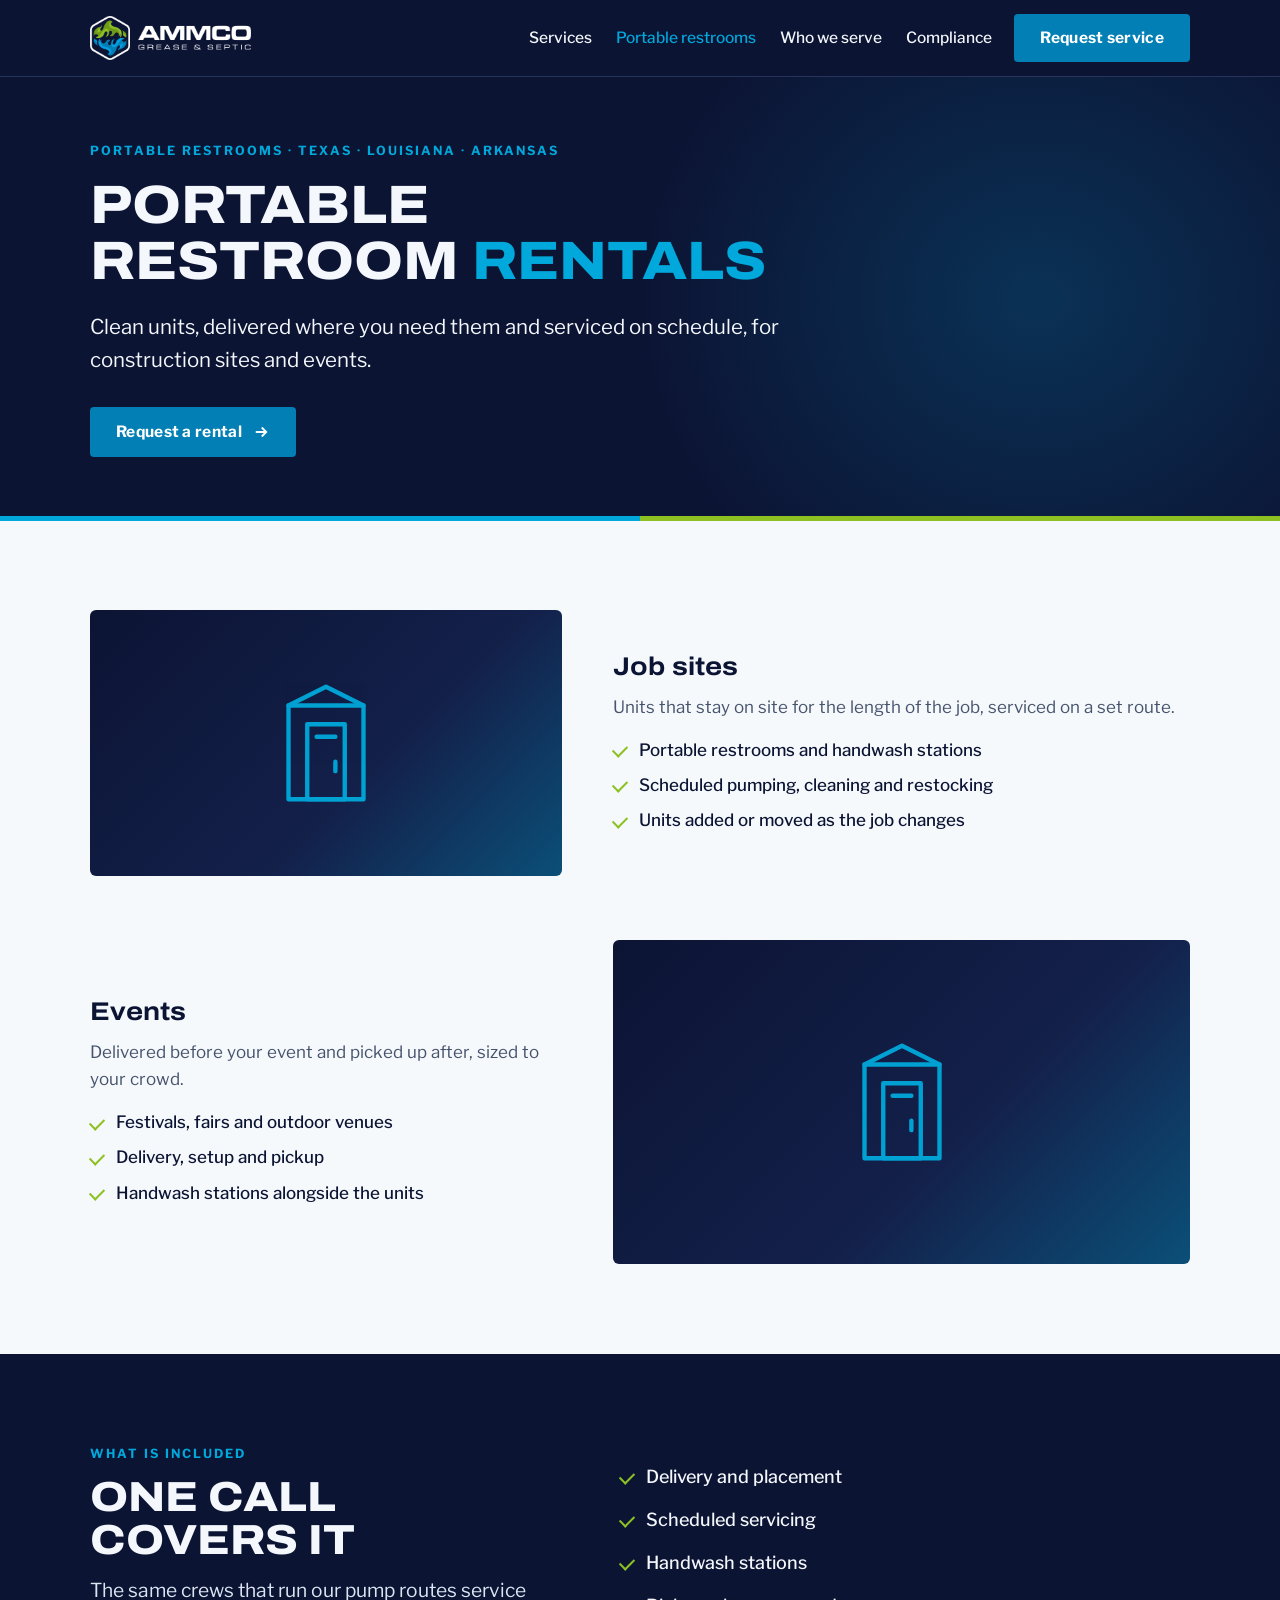
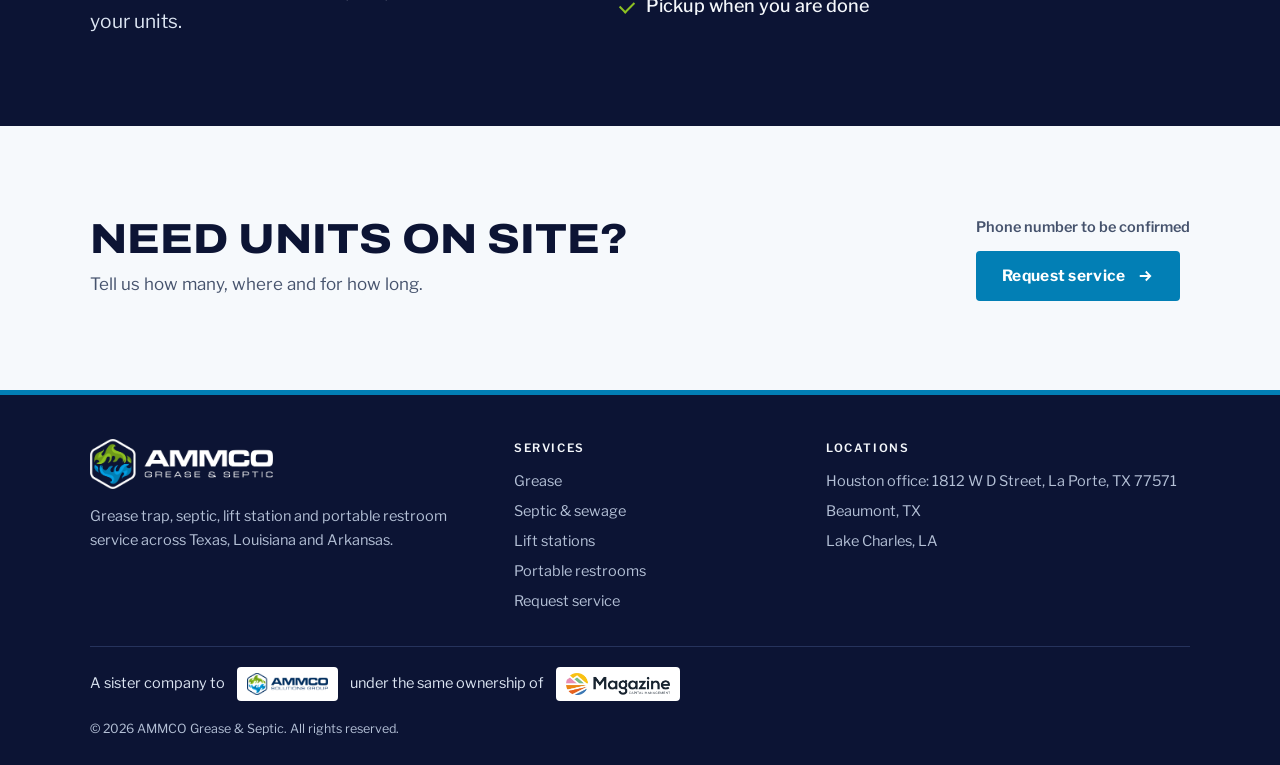
==== portable-restrooms.html @ 5e222436 "Apply review feedback: shorter homepage, request and restroom pages, three-state service area Co-Aut" ====
<!doctype html>
<html lang="en">
<head>
<meta charset="utf-8">
<meta name="viewport" content="width=device-width, initial-scale=1, viewport-fit=cover">
<title>Portable Restroom Rentals | AMMCO Grease &amp; Septic | Houston, Beaumont, Lake Charles</title>
<meta name="description" content="Portable restroom and handwash station rentals for construction sites and events from AMMCO Grease &amp; Septic, serving Texas, Louisiana and Arkansas.">
<link rel="icon" href="assets/img/favicon.png">
<link rel="preconnect" href="https://fonts.googleapis.com">
<link rel="stylesheet" href="https://fonts.googleapis.com/css2?family=Archivo:wdth,wght@112.5,600;112.5,700;112.5,800&family=Libre+Franklin:wght@400;500;600;700&display=swap">
<link rel="stylesheet" href="assets/site.css">
</head>
<body>

<header class="nav">
  <div class="wrap">
    <a class="brand" href="index.html" aria-label="AMMCO Grease and Septic, home"><img src="assets/img/logo-white.webp" alt="AMMCO Grease &amp; Septic" width="900" height="246"></a>
    <a class="nav-phone" data-phone hidden><svg viewBox="0 0 24 24" aria-hidden="true"><path d="M5 4h4l2 5-2.5 1.5a11 11 0 0 0 5 5L15 13l5 2v4a2 2 0 0 1-2 2A15 15 0 0 1 3 6a2 2 0 0 1 2-2z"/></svg><span data-phone-text></span></a>
    <button class="nav-toggle" id="navToggle" aria-expanded="false" aria-controls="navLinks">Menu</button>
    <ul class="nav-links" id="navLinks">
      <li><a href="index.html#services">Services</a></li>
      <li><a href="portable-restrooms.html" aria-current="page">Portable restrooms</a></li>
      <li><a href="index.html#who-we-serve">Who we serve</a></li>
      <li><a href="index.html#compliance">Compliance</a></li>
    </ul>
    <a class="btn btn-blue" href="request-service.html">Request service</a>
  </div>
</header>

<main id="top">
<section class="hero page-hero">
  <div class="wrap">
    <div class="hero-copy">
      <p class="eyebrow">Portable restrooms &middot; Texas &middot; Louisiana &middot; Arkansas</p>
      <h1>Portable restroom <em>rentals</em></h1>
      <p class="lede">Clean units, delivered where you need them and serviced on schedule, for construction sites and events.</p>
      <div class="hero-actions">
        <a class="btn btn-blue" href="request-service.html?service=restroom">Request a rental <svg viewBox="0 0 24 24" fill="none" stroke="currentColor" stroke-width="2.4" aria-hidden="true"><path d="M5 12h14M13 6l6 6-6 6"/></svg></a>
      </div>
    </div>
    <div class="hero-photo" data-photo="assets/img/restrooms-hero.jpg" data-alt="AMMCO portable restrooms on site"></div>
  </div>
</section>

<section class="band">
  <div class="wrap">
    <div class="rows">
      <article class="row" id="construction">
        <div class="media" data-photo="assets/img/restrooms-jobsite.jpg" data-alt="Job sites"><svg viewBox="0 0 48 48" aria-hidden="true"><path d="M12 12l12-6 12 6v30H12z"/><path d="M12 12h24M18 18h12v24H18zM27 30v3M21 22h6"/></svg></div>
        <div class="row-copy">
          <h3>Job sites</h3>
          <p>Units that stay on site for the length of the job, serviced on a set route.</p>
          <ul class="ticks"><li>Portable restrooms and handwash stations</li><li>Scheduled pumping, cleaning and restocking</li><li>Units added or moved as the job changes</li></ul>
          
        </div>
      </article>
      <article class="row" id="events">
        <div class="media" data-photo="assets/img/restrooms-event.jpg" data-alt="Events"><svg viewBox="0 0 48 48" aria-hidden="true"><path d="M12 12l12-6 12 6v30H12z"/><path d="M12 12h24M18 18h12v24H18zM27 30v3M21 22h6"/></svg></div>
        <div class="row-copy">
          <h3>Events</h3>
          <p>Delivered before your event and picked up after, sized to your crowd.</p>
          <ul class="ticks"><li>Festivals, fairs and outdoor venues</li><li>Delivery, setup and pickup</li><li>Handwash stations alongside the units</li></ul>
          
        </div>
      </article>
    </div>
  </div>
</section>

<section class="band band-ink">
  <div class="wrap comp">
    <div class="sec-head" style="margin-bottom:0">
      <p class="eyebrow">What is included</p>
      <h2>One call covers it</h2>
      <p class="lede">The same crews that run our pump routes service your units.</p>
    </div>
    <ul class="ticks">
      <li>Delivery and placement</li>
      <li>Scheduled servicing</li>
      <li>Handwash stations</li>
      <li>Pickup when you are done</li>
    </ul>
  </div>
</section>

<section class="band">
  <div class="wrap cta">
    <div class="cta-copy">
      <h2>Need units on site?</h2>
      <p>Tell us how many, where and for how long.</p>
    </div>
    <div class="cta-actions">
      <a class="cta-phone" data-phone hidden></a>
      <span class="pending" data-phone-pending>Phone number to be confirmed</span>
      <a class="btn btn-blue" href="request-service.html?service=restroom">Request service <svg viewBox="0 0 24 24" fill="none" stroke="currentColor" stroke-width="2.4" aria-hidden="true"><path d="M5 12h14M13 6l6 6-6 6"/></svg></a>
    </div>
  </div>
</section>
</main>

<footer class="foot">
  <div class="wrap">
    <div class="foot-grid">
      <div>
        <a class="brand" href="index.html" aria-label="AMMCO Grease and Septic, home" style="margin-bottom:16px"><img src="assets/img/logo-white.webp" alt="AMMCO Grease &amp; Septic" width="900" height="246"></a>
        <p style="max-width:38ch">Grease trap, septic, lift station and portable restroom service across Texas, Louisiana and Arkansas.</p>
        <a class="foot-phone" data-phone hidden></a>
      </div>
      <div>
        <h4>Services</h4>
        <ul>
          <li><a href="index.html#grease">Grease</a></li>
          <li><a href="index.html#septic">Septic &amp; sewage</a></li>
          <li><a href="index.html#lift-stations">Lift stations</a></li>
          <li><a href="portable-restrooms.html">Portable restrooms</a></li>
          <li><a href="request-service.html">Request service</a></li>
        </ul>
      </div>
      <div>
        <h4>Locations</h4>
        <ul>
          <li>Houston office: 1812 W D Street, La Porte, TX 77571</li>
          <li>Beaumont, TX</li>
          <li>Lake Charles, LA</li>
        </ul>
      </div>
    </div>
    <p class="family">
      <span>A sister company to</span>
      <a href="https://ammco.com/" target="_blank" rel="noopener" aria-label="AMMCO Solutions Group"><img src="assets/img/asg.webp" alt="AMMCO Solutions Group" width="800" height="218"></a>
      <span>under the same ownership of</span>
      <a href="https://magazinecapital.com/" target="_blank" rel="noopener" aria-label="Magazine Capital Management"><img src="assets/img/mcm.webp" alt="Magazine Capital Management" width="800" height="169"></a>
    </p>
    <p class="legal">&copy; 2026 AMMCO Grease &amp; Septic. All rights reserved.</p>
  </div>
</footer>

<script src="assets/site.js"></script>
</body>
</html>
---- assets/site.css ----
/* AMMCO Grease & Septic. Brand: navy #0C1434, blue #027FB5, bright blue #00A8DB, green #8DC122. */
:root{
  --bg:#F6F9FC; --fg:#0C1434; --muted:#46536D; --line:#D9DEE6; --card:#FFFFFF; --tint:#E9F4FA;
  --ink:#0C1434; --ink-2:#13204A; --ink-fg:#F4F7FB; --ink-soft:#DCE5F2; --ink-muted:#B4C0D6; --ink-line:#26335C;
  --blue:#027FB5; --blue-bright:#00A8DB; --green:#8DC122;
  --display:'Archivo','Franklin Gothic Medium','Arial Black',Arial,sans-serif;
  --body:'Libre Franklin','Franklin Gothic','Segoe UI',Helvetica,Arial,sans-serif;
  --gutter:max(20px, env(safe-area-inset-left, 0px));
  color-scheme:light;
}
*{box-sizing:border-box}
html{scroll-behavior:smooth;scroll-padding-top:90px}
body{margin:0;background:var(--bg);color:var(--fg);font-family:var(--body);font-size:17px;line-height:1.6;-webkit-font-smoothing:antialiased}
img{max-width:100%;display:block}
a{color:inherit}
h1,h2,h3{font-family:var(--display);font-stretch:112.5%;line-height:1.04;margin:0;text-wrap:balance}
h1{font-size:clamp(34px,5.4vw,66px);font-weight:800;text-transform:uppercase}
h2{font-size:clamp(26px,3.3vw,42px);font-weight:800;text-transform:uppercase}
h3{font-size:clamp(20px,2vw,26px);font-weight:700;line-height:1.15}
p{margin:0}
.wrap{max-width:1140px;margin:0 auto;padding-inline:var(--gutter)}
.eyebrow{font-weight:700;font-size:12.5px;letter-spacing:.16em;text-transform:uppercase;color:var(--blue)}
.band{padding-block:clamp(52px,7vw,92px)}
.band-tint{background:var(--tint)}
.band-ink{background:var(--ink);color:var(--ink-fg)}
.band-ink .eyebrow{color:var(--blue-bright)}
.lede{font-size:clamp(17px,1.5vw,19.5px);max-width:60ch;color:var(--muted)}
.band-ink .lede{color:var(--ink-soft)}
.sec-head{display:grid;gap:12px;max-width:68ch;margin-bottom:clamp(28px,4vw,44px)}
.btn{display:inline-flex;align-items:center;justify-content:center;gap:10px;font-family:var(--body);font-weight:700;font-size:15.5px;letter-spacing:.02em;padding:14px 24px;border-radius:4px;text-decoration:none;border:2px solid transparent;cursor:pointer;line-height:1;transition:background .15s ease,border-color .15s ease,transform .12s ease}
.btn:active{transform:translateY(1px)}
.btn-blue{background:var(--blue);color:#fff;border-color:var(--blue)}
.btn-blue:hover{background:var(--blue-bright);border-color:var(--blue-bright)}
.btn-ghost{background:transparent;color:inherit;border-color:currentColor}
.btn-ghost:hover{background:rgba(127,150,180,.16)}
.btn svg{width:18px;height:18px;flex:none}
:focus-visible{outline:3px solid var(--blue-bright);outline-offset:3px}
[hidden]{display:none!important}
.textlink{font-weight:700;color:var(--blue);text-decoration:none}
.textlink:hover{text-decoration:underline}
.textlink::after{content:" \2192"}

/* HEADER */
.nav{position:sticky;top:0;z-index:9;background:var(--ink);color:var(--ink-fg);border-bottom:1px solid var(--ink-line)}
.nav .wrap{display:flex;align-items:center;gap:22px;min-height:76px}
.brand{display:block;flex:0 0 auto;line-height:0}
.brand img{height:44px;width:auto}
.nav-links{display:flex;gap:24px;margin:0 0 0 auto;list-style:none;padding:0}
.nav-links a{text-decoration:none;font-weight:500;font-size:15.5px;color:var(--ink-fg)}
.nav-links a:hover,.nav-links a[aria-current="page"]{color:var(--blue-bright)}
.nav-phone{display:inline-flex;align-items:center;gap:8px;font-family:var(--display);font-stretch:112.5%;font-weight:700;font-size:17px;color:#fff;text-decoration:none;white-space:nowrap;font-variant-numeric:tabular-nums}
.nav-phone svg{width:18px;height:18px;stroke:var(--green);fill:none;stroke-width:2.2;stroke-linecap:round;stroke-linejoin:round}
.nav-phone:hover{color:var(--blue-bright)}
.nav-toggle{display:none;background:none;border:2px solid var(--ink-line);color:var(--ink-fg);border-radius:4px;padding:8px 12px;font:inherit;font-weight:600;font-size:14px;letter-spacing:.06em;text-transform:uppercase;cursor:pointer}
@media (max-width:940px){
  .nav .wrap{flex-wrap:wrap;gap:12px;padding-block:12px;min-height:0}
  .brand img{height:36px}
  .nav-phone{margin-left:auto;font-size:15.5px}
  .nav-toggle{display:inline-block;margin-left:auto}
  .nav-phone:not([hidden]) + .nav-toggle{margin-left:0}
  .nav-links{display:none;order:5;flex-direction:column;gap:14px;width:100%;margin:0;padding-block:12px 4px;border-top:1px solid var(--ink-line)}
  .nav-links.open{display:flex}
  .nav-links a{font-size:17px}
  .nav .btn{order:6;width:100%}
}

/* HERO */
.hero{background:var(--ink);color:var(--ink-fg);position:relative;overflow:hidden;padding-block:clamp(48px,7vw,104px)}
.hero::before{content:"";position:absolute;right:-12%;top:-30%;width:62%;height:160%;background:radial-gradient(closest-side,rgba(0,168,219,.20),rgba(0,168,219,0));pointer-events:none}
.hero::after{content:"";position:absolute;inset:auto 0 0 0;height:5px;background:linear-gradient(90deg,var(--blue-bright) 0 50%,var(--green) 50% 100%)}
.hero .wrap{position:relative;display:grid;gap:clamp(28px,5vw,64px);align-items:center}
.hero.has-photo .wrap{grid-template-columns:1.15fr .85fr}
.hero-copy{max-width:820px}
.hero .eyebrow{color:var(--blue-bright)}
.hero h1{margin-top:16px}
.hero h1 em{font-style:normal;color:var(--blue-bright)}
.hero .lede{margin-top:22px;color:var(--ink-fg);font-size:clamp(18px,1.6vw,21px);max-width:58ch}
.hero-actions{display:flex;flex-wrap:wrap;gap:12px;margin-top:30px}
.hero-sub{margin-top:26px;font-size:15px;font-weight:500;color:var(--ink-soft)}
.hero-photo{display:none;border-radius:6px;overflow:hidden;aspect-ratio:4/3;min-width:0;position:relative}
.hero.has-photo .hero-photo{display:block}
.hero-photo img{width:100%;height:100%;object-fit:cover}
.page-hero{padding-block:clamp(40px,5vw,72px)}
.page-hero h1{font-size:clamp(32px,4.6vw,54px)}
@media (max-width:860px){
  .hero.has-photo .wrap{grid-template-columns:1fr}
  .hero-actions .btn{flex:1 1 220px}
}

/* SERVICE ROWS: alternating media and text, no cards */
.rows{display:grid;gap:clamp(36px,5vw,64px)}
.row{display:grid;grid-template-columns:minmax(0,.9fr) minmax(0,1.1fr);gap:clamp(22px,4vw,56px);align-items:center}
.row:nth-child(even) .media{order:2}
.media{position:relative;aspect-ratio:16/9;border-radius:6px;overflow:hidden;background:linear-gradient(135deg,var(--ink) 0%,var(--ink-2) 60%,#0B4F78 100%);display:grid;place-items:center;min-width:0}
.media svg{width:34%;max-width:150px;height:auto;stroke:var(--blue-bright);fill:none;stroke-width:1.4;stroke-linecap:round;stroke-linejoin:round;opacity:.95}
.media img{position:absolute;inset:0;width:100%;height:100%;object-fit:cover}
.row-copy{display:grid;gap:12px;min-width:0}
.row-copy p{color:var(--muted)}
.ticks{list-style:none;margin:4px 0 0;padding:0;display:grid;gap:8px}
.ticks li{position:relative;padding-left:26px;font-weight:500}
.ticks li::before{content:"";position:absolute;left:0;top:.5em;width:12px;height:7px;border-left:2.5px solid var(--green);border-bottom:2.5px solid var(--green);transform:rotate(-45deg)}
@media (max-width:780px){
  .row{grid-template-columns:1fr;gap:18px}
  .row:nth-child(even) .media{order:0}
  .media{aspect-ratio:16/7}
  .media svg{width:22%}
}

/* WHO WE SERVE: icon list, one line each */
.serve{display:grid;grid-template-columns:repeat(3,1fr);gap:28px clamp(24px,4vw,48px)}
.seg{display:grid;grid-template-columns:52px 1fr;gap:16px;align-items:start;min-width:0}
.seg svg{width:52px;height:52px;padding:11px;border-radius:50%;background:var(--ink);stroke:var(--blue-bright);fill:none;stroke-width:1.7;stroke-linecap:round;stroke-linejoin:round}
.seg b{display:block;font-family:var(--display);font-stretch:112.5%;font-size:18px;font-weight:700;line-height:1.2}
.seg span{display:block;color:var(--muted);font-size:15px;margin-top:3px}
@media (max-width:900px){.serve{grid-template-columns:1fr 1fr}}
@media (max-width:560px){.serve{grid-template-columns:1fr;gap:20px}}

/* CUSTOMER STRIP: continuous scroll */
.strip{background:var(--card);border-block:1px solid var(--line);padding-block:30px 34px;overflow:hidden}
.strip .eyebrow{text-align:center;margin-bottom:20px}
.marquee{overflow:hidden;-webkit-mask-image:linear-gradient(90deg,transparent,#000 8%,#000 92%,transparent);mask-image:linear-gradient(90deg,transparent,#000 8%,#000 92%,transparent)}
.marquee-track{display:flex;width:max-content;animation:scroll 48s linear infinite}
.marquee:hover .marquee-track{animation-play-state:paused}
.marquee-group{display:flex;align-items:center;gap:clamp(40px,6vw,76px);padding:0 clamp(40px,6vw,76px) 0 0;margin:0;list-style:none}
.marquee-group li{flex:none;display:grid;place-items:center;height:56px}
.marquee-group img{height:46px;width:auto;max-width:190px;object-fit:contain}
.marquee-group .mark{font-family:var(--display);font-stretch:112.5%;font-weight:800;font-size:clamp(17px,1.7vw,21px);text-transform:uppercase;letter-spacing:.02em;color:#3A4763;white-space:nowrap}
@keyframes scroll{to{transform:translateX(-50%)}}

/* COMPLIANCE: compact */
.comp{display:grid;grid-template-columns:minmax(0,.9fr) minmax(0,1.1fr);gap:clamp(24px,5vw,64px);align-items:center}
.comp .ticks{gap:14px;font-size:18px}
.comp .ticks li{color:var(--ink-fg)}
@media (max-width:780px){.comp{grid-template-columns:1fr}}

/* CALL TO ACTION */
.cta{display:flex;flex-wrap:wrap;align-items:center;justify-content:space-between;gap:24px 40px}
.cta-copy{display:grid;gap:10px;max-width:56ch}
.cta-copy p{color:var(--muted)}
.cta-actions{display:grid;gap:12px;justify-items:start}
.cta-phone{font-family:var(--display);font-stretch:112.5%;font-weight:800;font-size:clamp(26px,3vw,36px);line-height:1.05;color:var(--fg);text-decoration:none;font-variant-numeric:tabular-nums}
.cta-phone:hover{color:var(--blue)}
.pending{font-size:14.5px;font-weight:600;color:var(--muted)}
@media (max-width:640px){.cta-actions,.cta-actions .btn{width:100%}}

/* REQUEST PAGE */
.contact{display:grid;grid-template-columns:1.1fr .9fr;gap:clamp(24px,4vw,56px);align-items:start}
.form{display:grid;gap:16px;background:var(--card);border:1px solid var(--line);border-radius:6px;padding:clamp(18px,3vw,32px)}
.form .frow{display:grid;grid-template-columns:1fr 1fr;gap:16px}
.form label{display:grid;gap:6px;font-weight:600;font-size:14px;min-width:0}
.form input,.form select,.form textarea{font:inherit;font-size:16px;padding:12px;border:1px solid #B9C2D0;border-radius:4px;background:#fff;color:var(--fg);width:100%;min-width:0}
.form textarea{min-height:110px;resize:vertical}
.form-foot{display:flex;flex-wrap:wrap;gap:14px;align-items:center;justify-content:space-between}
.form-foot small{color:var(--muted);font-size:13.5px}
.sent{display:grid;gap:12px;background:var(--tint);border-radius:4px;padding:16px 18px}
.sent pre{margin:0;white-space:pre-wrap;font-family:var(--body);font-size:14px;line-height:1.5}
.sent .actions{display:flex;flex-wrap:wrap;gap:10px;align-items:center}
.aside{display:grid;gap:22px}
.aside-block{display:grid;gap:4px}
.aside-block .k{font-weight:600;font-size:12px;letter-spacing:.12em;text-transform:uppercase;color:var(--muted)}
.office{display:grid;gap:2px;padding:16px 0;border-top:1px solid var(--line)}
.office b{font-family:var(--display);font-stretch:112.5%;font-size:18px;font-weight:700}
.office p{color:var(--muted);font-size:15px}
@media (max-width:900px){.contact{grid-template-columns:1fr}.form .frow{grid-template-columns:1fr}}

/* FOOTER */
.foot{background:var(--ink);color:var(--ink-muted);padding-block:44px 26px;font-size:14.5px;border-top:5px solid var(--blue)}
.foot-grid{display:grid;grid-template-columns:1.4fr 1fr 1.3fr;gap:32px}
.foot .brand img{height:50px}
.foot h4{font-family:var(--body);font-size:11.5px;letter-spacing:.14em;text-transform:uppercase;color:var(--ink-fg);margin:0 0 12px;font-weight:600}
.foot ul{list-style:none;padding:0;margin:0;display:grid;gap:7px}
.foot a{text-decoration:none;color:var(--ink-muted)}
.foot a:hover{color:var(--blue-bright)}
.foot .foot-phone{display:inline-block;margin-top:14px;font-family:var(--display);font-stretch:112.5%;font-weight:700;font-size:20px;color:#fff}
.family{display:flex;flex-wrap:wrap;align-items:center;gap:10px 12px;border-top:1px solid var(--ink-line);margin-top:32px;padding-top:20px;color:var(--ink-soft)}
.family a{display:inline-flex;align-items:center;background:#fff;border-radius:4px;padding:6px 10px;line-height:0}
.family a:hover{box-shadow:0 0 0 2px var(--blue-bright)}
.family img{height:22px;width:auto}
.legal{margin-top:18px;font-size:12.5px}
@media (max-width:820px){.foot-grid{grid-template-columns:1fr 1fr}.foot-grid > :first-child{grid-column:1/-1}}
@media (max-width:520px){.foot-grid{grid-template-columns:1fr}}

@media (prefers-reduced-motion: reduce){
  html{scroll-behavior:auto}
  *{transition:none!important}
  .marquee{-webkit-mask-image:none;mask-image:none}
  .marquee-track{animation:none;width:auto;display:block}
  .marquee-group{flex-wrap:wrap;justify-content:center;row-gap:14px;padding-right:0}
  .marquee-group[aria-hidden="true"]{display:none}
}
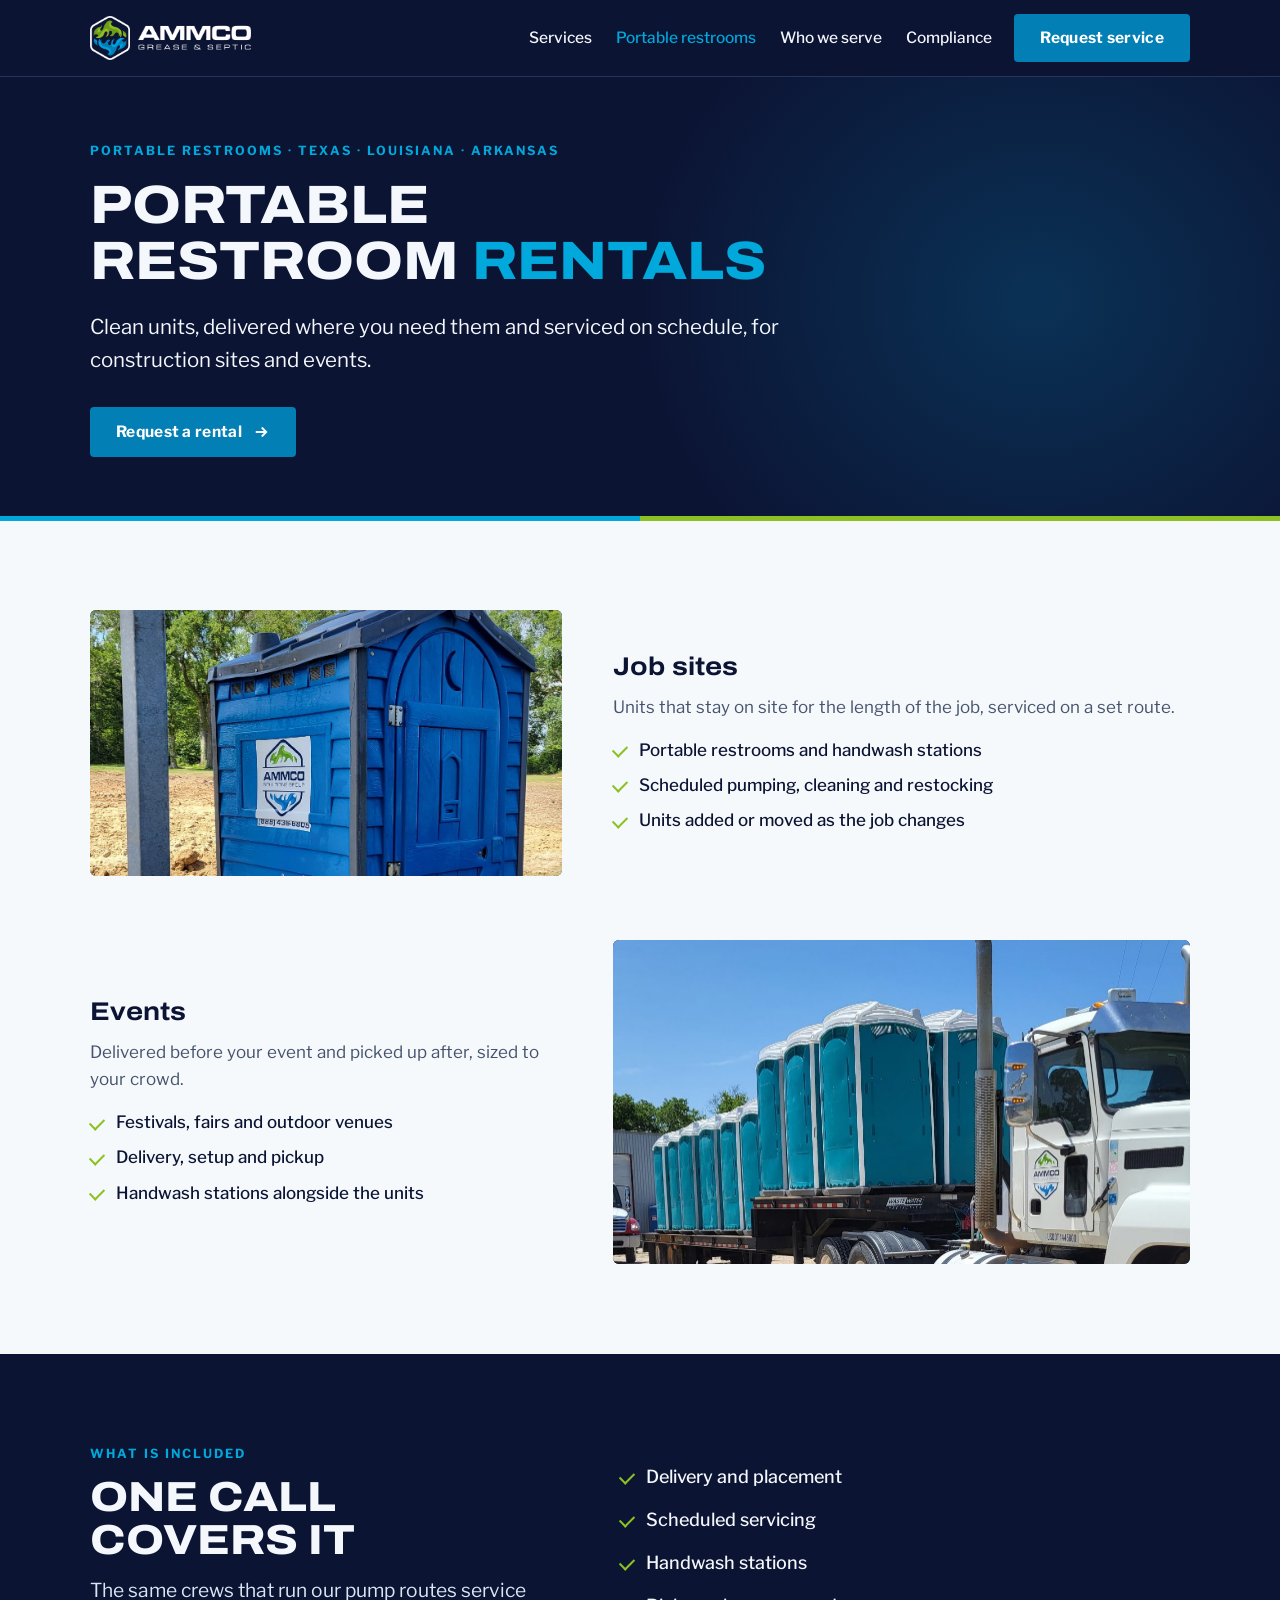
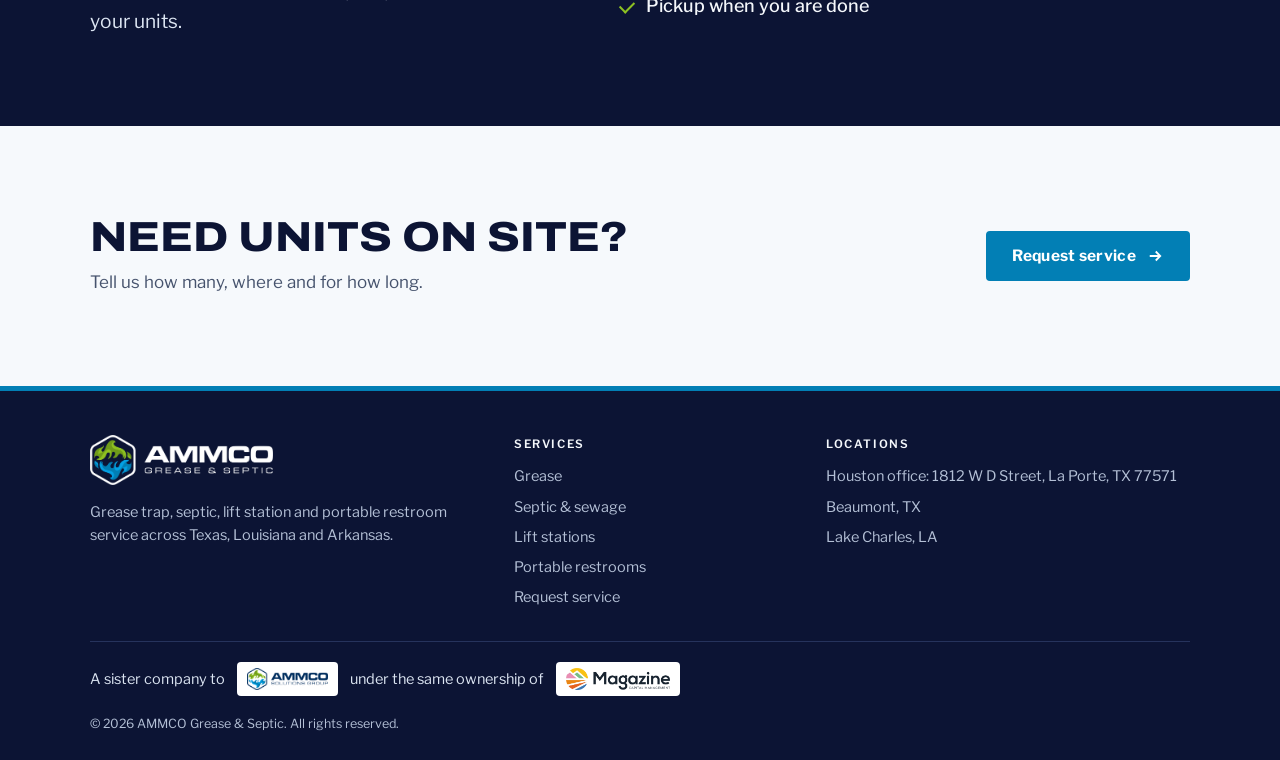
==== commit 2faf6ca8: "Larger hero photo, remove click-to-call Co-Authored-By: Claude Fable 5.2 <noreply@anthropic.com>" ====
--- a/portable-restrooms.html
+++ b/portable-restrooms.html
@@ -15,7 +15,6 @@
 <header class="nav">
   <div class="wrap">
     <a class="brand" href="index.html" aria-label="AMMCO Grease and Septic, home"><img src="assets/img/logo-white.webp" alt="AMMCO Grease &amp; Septic" width="900" height="246"></a>
-    <a class="nav-phone" data-phone hidden><svg viewBox="0 0 24 24" aria-hidden="true"><path d="M5 4h4l2 5-2.5 1.5a11 11 0 0 0 5 5L15 13l5 2v4a2 2 0 0 1-2 2A15 15 0 0 1 3 6a2 2 0 0 1 2-2z"/></svg><span data-phone-text></span></a>
     <button class="nav-toggle" id="navToggle" aria-expanded="false" aria-controls="navLinks">Menu</button>
     <ul class="nav-links" id="navLinks">
       <li><a href="index.html#services">Services</a></li>
@@ -90,8 +89,6 @@
       <p>Tell us how many, where and for how long.</p>
     </div>
     <div class="cta-actions">
-      <a class="cta-phone" data-phone hidden></a>
-      <span class="pending" data-phone-pending>Phone number to be confirmed</span>
       <a class="btn btn-blue" href="request-service.html?service=restroom">Request service <svg viewBox="0 0 24 24" fill="none" stroke="currentColor" stroke-width="2.4" aria-hidden="true"><path d="M5 12h14M13 6l6 6-6 6"/></svg></a>
     </div>
   </div>
@@ -104,7 +101,6 @@
       <div>
         <a class="brand" href="index.html" aria-label="AMMCO Grease and Septic, home" style="margin-bottom:16px"><img src="assets/img/logo-white.webp" alt="AMMCO Grease &amp; Septic" width="900" height="246"></a>
         <p style="max-width:38ch">Grease trap, septic, lift station and portable restroom service across Texas, Louisiana and Arkansas.</p>
-        <a class="foot-phone" data-phone hidden></a>
       </div>
       <div>
         <h4>Services</h4>
--- a/assets/site.css
+++ b/assets/site.css
@@ -69,7 +69,8 @@
 .hero::before{content:"";position:absolute;right:-12%;top:-30%;width:62%;height:160%;background:radial-gradient(closest-side,rgba(0,168,219,.20),rgba(0,168,219,0));pointer-events:none}
 .hero::after{content:"";position:absolute;inset:auto 0 0 0;height:5px;background:linear-gradient(90deg,var(--blue-bright) 0 50%,var(--green) 50% 100%)}
 .hero .wrap{position:relative;display:grid;gap:clamp(28px,5vw,64px);align-items:center}
-.hero.has-photo .wrap{grid-template-columns:1.15fr .85fr}
+.hero.has-photo .wrap{grid-template-columns:minmax(0,.9fr) minmax(0,1.1fr)}
+.hero.has-photo h1{font-size:clamp(34px,4.3vw,56px)}
 .hero-copy{max-width:820px}
 .hero .eyebrow{color:var(--blue-bright)}
 .hero h1{margin-top:16px}
